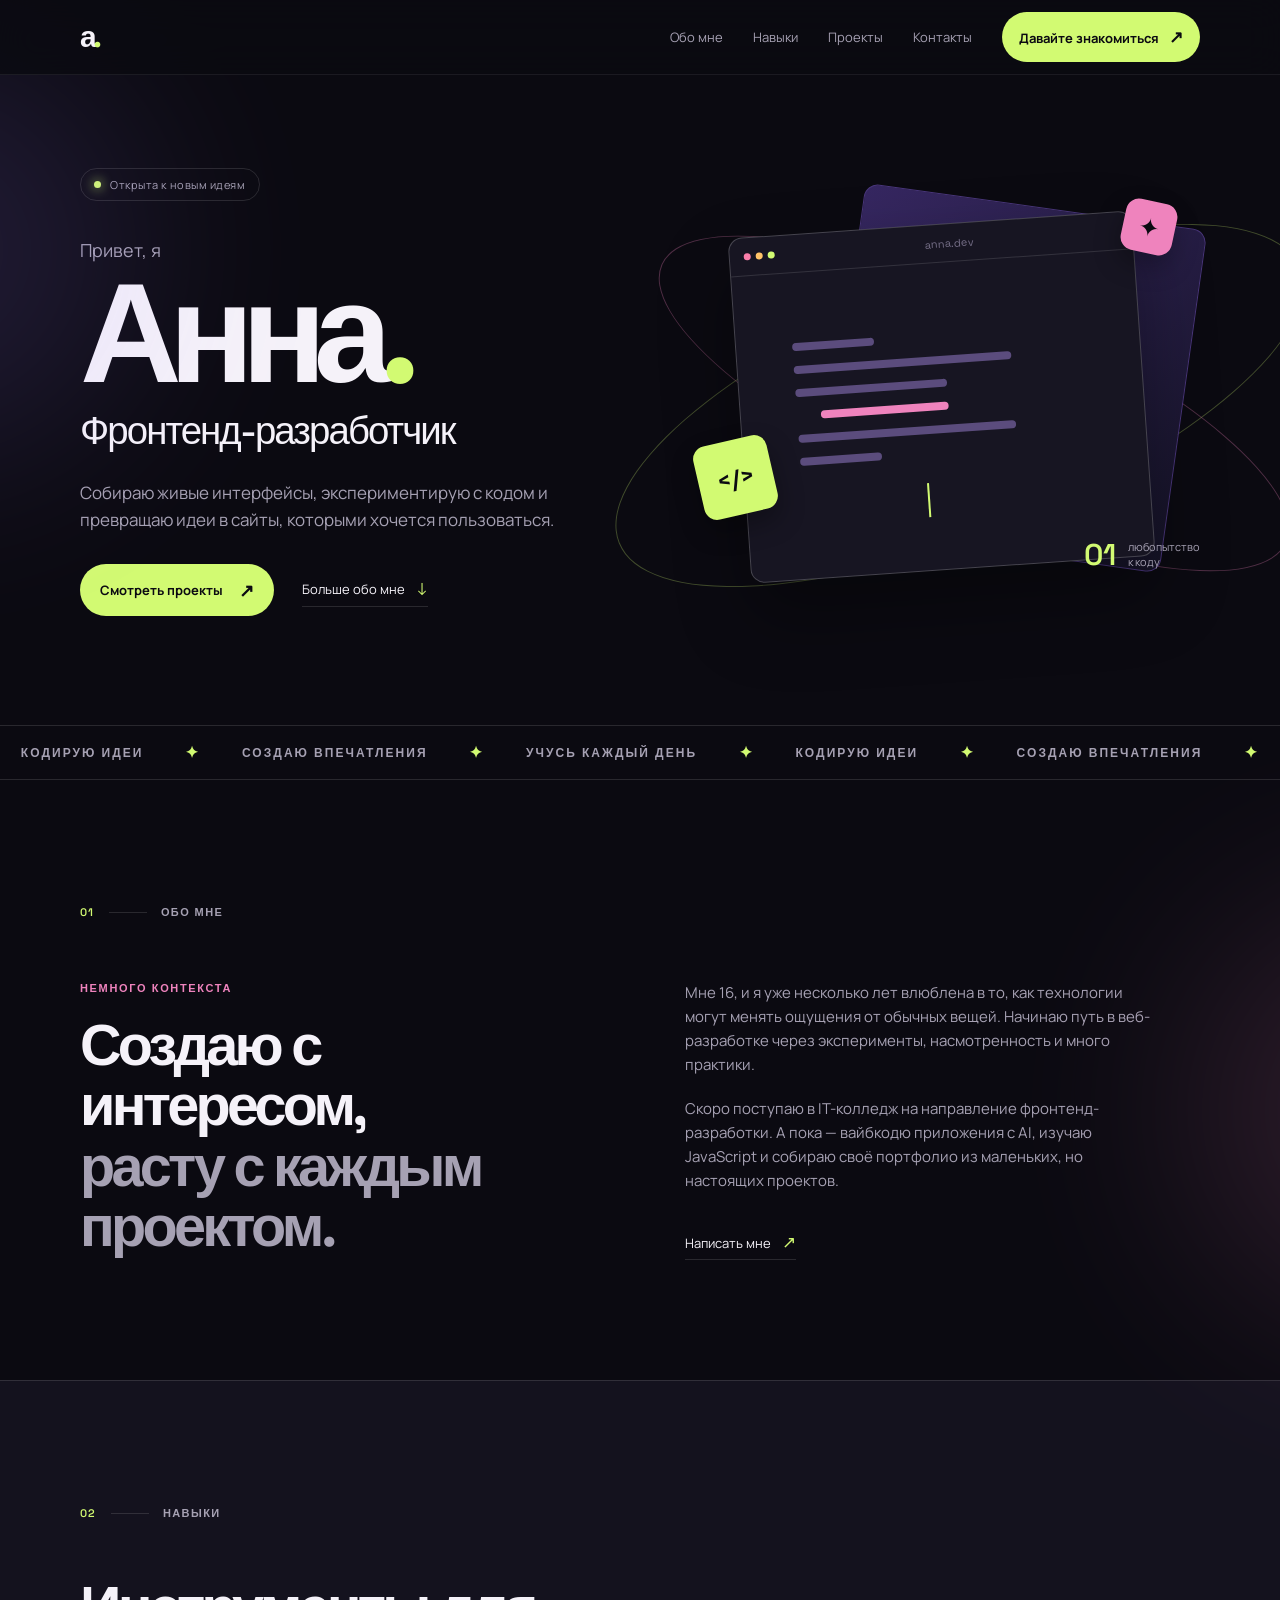
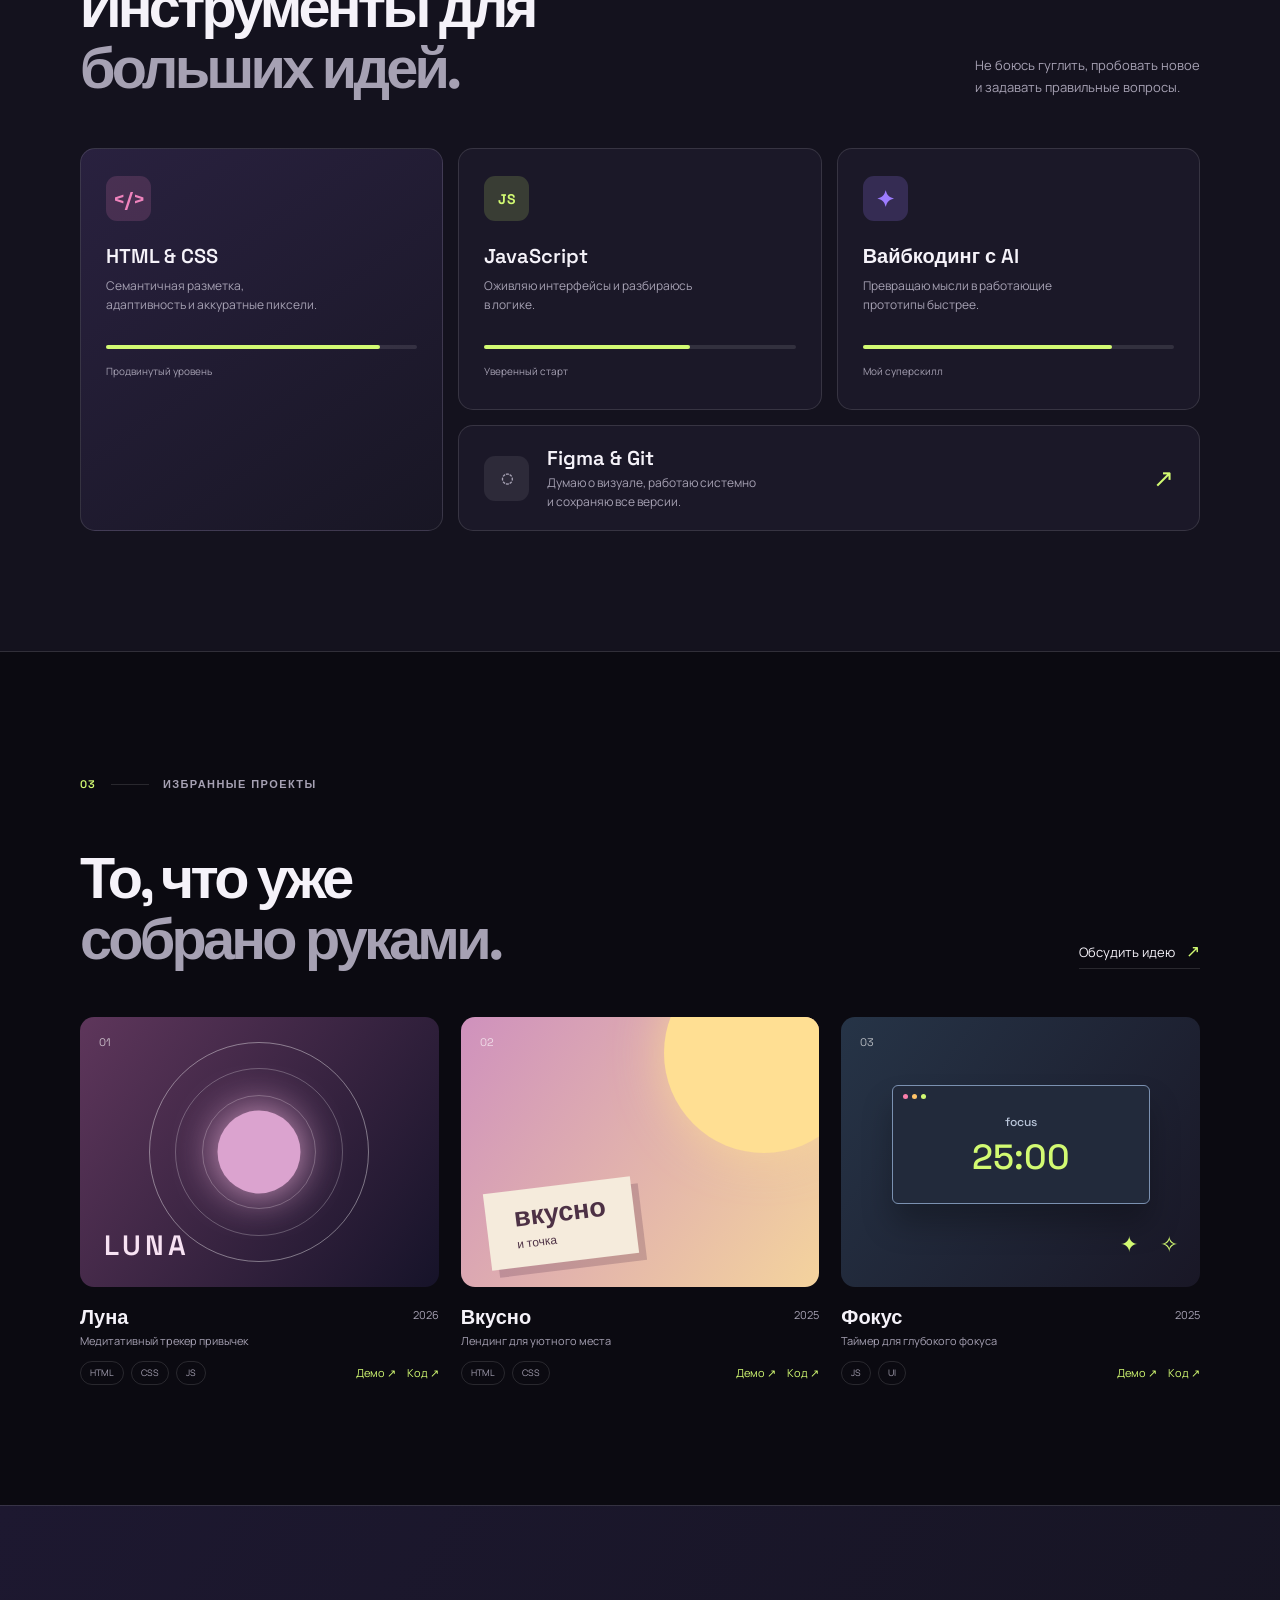
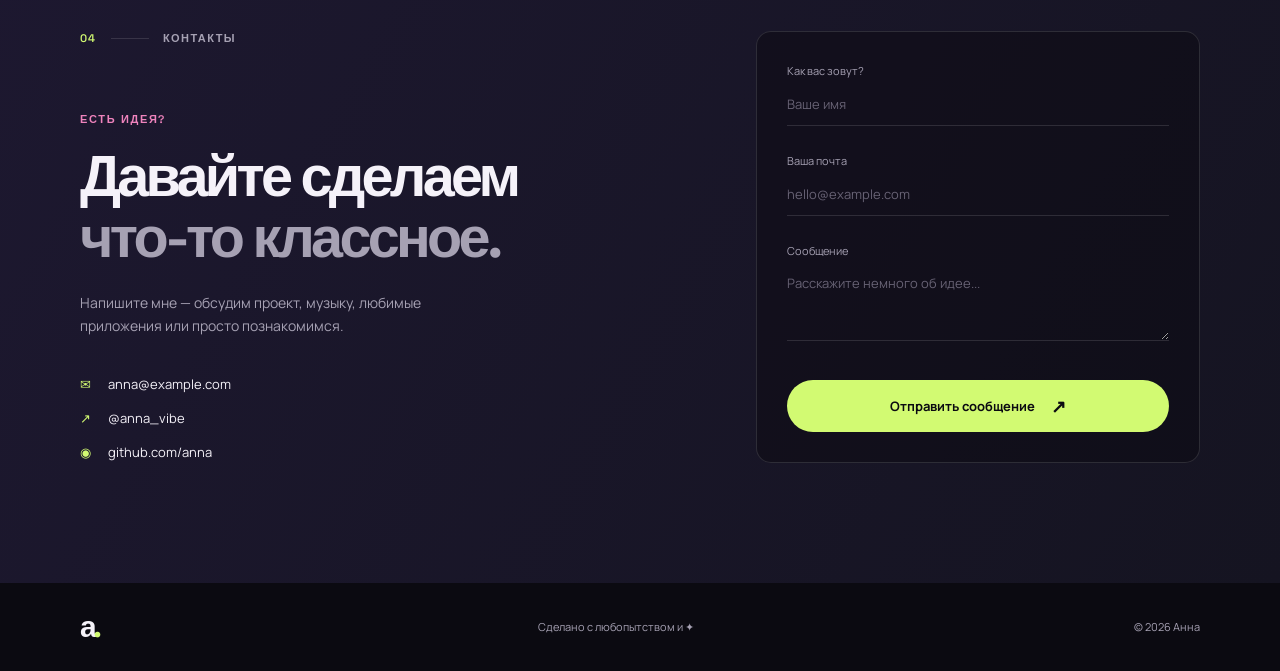
==== portfolio/index.html @ c547b158 "Add demo sites (portfolio + coffee landing)" ====
<!doctype html>
<html lang="ru">
  <head>
    <meta charset="utf-8">
    <meta name="viewport" content="width=device-width, initial-scale=1">
    <meta name="description" content="Портфолио Анны — начинающего фронтенд-разработчика и вайбкодера.">
    <meta name="theme-color" content="#0b0a11">
    <title>Анна — фронтенд-разработчик</title>
    <link rel="preconnect" href="https://fonts.googleapis.com">
    <link rel="preconnect" href="https://fonts.gstatic.com" crossorigin>
    <link href="https://fonts.googleapis.com/css2?family=Manrope:wght@400;500;600;700;800&family=Space+Grotesk:wght@500;600;700&display=swap" rel="stylesheet">
    <link rel="stylesheet" href="styles.css">
  </head>
  <body>
    <div class="page-glow page-glow--one"></div>
    <div class="page-glow page-glow--two"></div>

    <header class="site-header">
      <nav class="nav container" aria-label="Основная навигация">
        <a class="logo" href="#главная" aria-label="На главную">а<span>.</span></a>
        <button class="menu-toggle" type="button" aria-expanded="false" aria-controls="nav-menu" aria-label="Открыть меню">
          <span></span><span></span>
        </button>
        <div class="nav-menu" id="nav-menu">
          <a href="#обо-мне">Обо мне</a>
          <a href="#навыки">Навыки</a>
          <a href="#проекты">Проекты</a>
          <a href="#контакты">Контакты</a>
          <a class="nav-pill" href="#контакты">Давайте знакомиться <span>↗</span></a>
        </div>
      </nav>
    </header>

    <main>
      <section class="hero container" id="главная">
        <div class="hero-copy reveal">
          <div class="eyebrow"><span class="status-dot"></span> Открыта к новым идеям</div>
          <p class="hero-kicker">Привет, я</p>
          <h1>Анна<span class="accent-dot">.</span></h1>
          <h2>Фронтенд-разработчик</h2>
          <p class="hero-text">Собираю живые интерфейсы, экспериментирую с кодом и превращаю идеи в сайты, которыми хочется пользоваться.</p>
          <div class="hero-actions">
            <a class="button button--primary" href="#проекты">Смотреть проекты <span>↗</span></a>
            <a class="text-link" href="#обо-мне">Больше обо мне <span>↓</span></a>
          </div>
        </div>
        <div class="hero-art reveal reveal--delay" aria-label="Иллюстрация рабочего пространства Анны">
          <div class="orbit orbit--one"></div>
          <div class="orbit orbit--two"></div>
          <div class="art-card art-card--back"></div>
          <div class="art-card art-card--main">
            <div class="window-top"><i></i><i></i><i></i><span>anna.dev</span></div>
            <div class="window-content">
              <div class="code-line code-line--short"></div>
              <div class="code-line code-line--long"></div>
              <div class="code-line code-line--medium"></div>
              <div class="code-line code-line--accent"></div>
              <div class="code-line code-line--long"></div>
              <div class="code-line code-line--short"></div>
              <div class="code-cursor"></div>
            </div>
          </div>
          <div class="floating-badge floating-badge--code">&lt;/&gt;</div>
          <div class="floating-badge floating-badge--spark">✦</div>
          <div class="hero-tag"><strong>01</strong><span>любопытство<br>к коду</span></div>
        </div>
      </section>

      <div class="marquee" aria-hidden="true">
        <div class="marquee-track"><span>кодирую идеи</span><b>✦</b><span>создаю впечатления</span><b>✦</b><span>учусь каждый день</span><b>✦</b><span>кодирую идеи</span><b>✦</b><span>создаю впечатления</span><b>✦</b></div>
      </div>

      <section class="section container about-section" id="обо-мне">
        <div class="section-label reveal"><span>01</span><i></i><span>Обо мне</span></div>
        <div class="about-grid">
          <div class="about-title reveal">
            <p class="overline">Немного контекста</p>
            <h2>Создаю с интересом,<br><em>расту с каждым проектом.</em></h2>
          </div>
          <div class="about-copy reveal reveal--delay">
            <p>Мне 16, и я уже несколько лет влюблена в то, как технологии могут менять ощущения от обычных вещей. Начинаю путь в веб-разработке через эксперименты, насмотренность и много практики.</p>
            <p>Скоро поступаю в IT-колледж на направление фронтенд-разработки. А пока — вайбкодю приложения с AI, изучаю JavaScript и собираю своё портфолио из маленьких, но настоящих проектов.</p>
            <a class="underlined-link" href="#контакты">Написать мне <span>↗</span></a>
          </div>
        </div>
      </section>

      <section class="section skills-section" id="навыки">
        <div class="container">
          <div class="section-label reveal"><span>02</span><i></i><span>Навыки</span></div>
          <div class="section-heading reveal"><h2>Инструменты для<br><em>больших идей.</em></h2><p>Не боюсь гуглить, пробовать новое<br>и задавать правильные вопросы.</p></div>
          <div class="skills-grid">
            <article class="skill-card skill-card--large reveal">
              <div class="skill-icon skill-icon--html">&lt;/&gt;</div>
              <h3>HTML & CSS</h3>
              <p>Семантичная разметка, адаптивность и аккуратные пиксели.</p>
              <div class="skill-meter"><span style="width: 88%"></span></div><small>Продвинутый уровень</small>
            </article>
            <article class="skill-card reveal reveal--delay">
              <div class="skill-icon skill-icon--js">JS</div>
              <h3>JavaScript</h3>
              <p>Оживляю интерфейсы и разбираюсь в логике.</p>
              <div class="skill-meter"><span style="width: 66%"></span></div><small>Уверенный старт</small>
            </article>
            <article class="skill-card reveal reveal--delay-2">
              <div class="skill-icon skill-icon--ai">✦</div>
              <h3>Вайбкодинг с AI</h3>
              <p>Превращаю мысли в работающие прототипы быстрее.</p>
              <div class="skill-meter"><span style="width: 80%"></span></div><small>Мой суперскилл</small>
            </article>
            <article class="skill-card skill-card--wide reveal">
              <div class="skill-icon skill-icon--tools">◌</div>
              <div><h3>Figma & Git</h3><p>Думаю о визуале, работаю системно и сохраняю все версии.</p></div>
              <span class="card-arrow">↗</span>
            </article>
          </div>
        </div>
      </section>

      <section class="section projects-section container" id="проекты">
        <div class="section-label reveal"><span>03</span><i></i><span>Избранные проекты</span></div>
        <div class="section-heading projects-heading reveal"><h2>То, что уже<br><em>собрано руками.</em></h2><a class="underlined-link" href="#контакты">Обсудить идею <span>↗</span></a></div>
        <div class="projects-grid">
          <article class="project-card reveal">
            <a class="project-visual project-visual--first" href="#" aria-label="Открыть проект Луна"><span class="project-number">01</span><span class="visual-orbit"></span><span class="visual-moon"></span><span class="visual-word">LUNA</span></a>
            <div class="project-meta"><div><h3>Луна</h3><p>Медитативный трекер привычек</p></div><span>2026</span></div>
            <div class="project-tags"><span>HTML</span><span>CSS</span><span>JS</span><a href="#">Демо ↗</a><a href="#">Код ↗</a></div>
          </article>
          <article class="project-card reveal reveal--delay">
            <a class="project-visual project-visual--second" href="#" aria-label="Открыть проект Вкусно"><span class="project-number">02</span><span class="visual-sun"></span><span class="visual-card">вкусно<br><small>и точка</small></span></a>
            <div class="project-meta"><div><h3>Вкусно</h3><p>Лендинг для уютного места</p></div><span>2025</span></div>
            <div class="project-tags"><span>HTML</span><span>CSS</span><a href="#">Демо ↗</a><a href="#">Код ↗</a></div>
          </article>
          <article class="project-card reveal reveal--delay-2">
            <a class="project-visual project-visual--third" href="#" aria-label="Открыть проект Фокус"><span class="project-number">03</span><span class="visual-window"><i></i><i></i><i></i><b>focus</b><em>25:00</em></span><span class="visual-stars">✦　✧</span></a>
            <div class="project-meta"><div><h3>Фокус</h3><p>Таймер для глубокого фокуса</p></div><span>2025</span></div>
            <div class="project-tags"><span>JS</span><span>UI</span><a href="#">Демо ↗</a><a href="#">Код ↗</a></div>
          </article>
        </div>
      </section>

      <section class="section contact-section" id="контакты">
        <div class="container contact-grid">
          <div class="contact-intro reveal">
            <div class="section-label"><span>04</span><i></i><span>Контакты</span></div>
            <p class="overline">Есть идея?</p>
            <h2>Давайте сделаем<br><em>что-то классное.</em></h2>
            <p class="contact-text">Напишите мне — обсудим проект, музыку, любимые приложения или просто познакомимся.</p>
            <div class="contact-links"><a href="mailto:anna@example.com"><span>✉</span> anna@example.com</a><a href="#"><span>↗</span> @anna_vibe</a><a href="#"><span>◉</span> github.com/anna</a></div>
          </div>
          <form class="contact-form reveal reveal--delay">
            <label for="name">Как вас зовут?</label><input id="name" name="name" type="text" placeholder="Ваше имя" required>
            <label for="email">Ваша почта</label><input id="email" name="email" type="email" placeholder="hello@example.com" required>
            <label for="message">Сообщение</label><textarea id="message" name="message" rows="3" placeholder="Расскажите немного об идее..." required></textarea>
            <button class="button button--primary" type="submit">Отправить сообщение <span>↗</span></button>
            <p class="form-success" role="status">Сообщение отправлено! Скоро отвечу ✦</p>
          </form>
        </div>
      </section>
    </main>

    <footer class="footer container"><a class="logo" href="#главная">а<span>.</span></a><p>Сделано с любопытством и ✦</p><p>© 2026 Анна</p></footer>
    <script src="script.js"></script>
  </body>
</html>
---- portfolio/styles.css ----
:root{--bg:#0b0a11;--surface:#14121e;--surface-2:#1b1828;--text:#f5f2f9;--muted:#a6a1b3;--line:rgba(255,255,255,.12);--lime:#d2fa72;--violet:#9d7cff;--pink:#ef83bd;--font:"Manrope",sans-serif;--display:"Space Grotesk",sans-serif}*{box-sizing:border-box}html{scroll-behavior:smooth}body{margin:0;background:var(--bg);color:var(--text);font-family:var(--font);font-size:16px;line-height:1.6;overflow-x:hidden}.container{width:min(1120px,calc(100% - 40px));margin:0 auto}.page-glow{position:absolute;width:420px;height:420px;border-radius:50%;filter:blur(100px);opacity:.14;pointer-events:none}.page-glow--one{background:var(--violet);top:40px;left:-280px}.page-glow--two{background:var(--pink);top:900px;right:-330px}.site-header{position:sticky;top:0;z-index:20;background:rgba(11,10,17,.8);backdrop-filter:blur(18px);border-bottom:1px solid rgba(255,255,255,.07)}.nav{height:74px;display:flex;align-items:center;justify-content:space-between}.logo{color:var(--text);font:700 30px/1 var(--display);text-decoration:none;letter-spacing:-.12em}.logo span,.accent-dot{color:var(--lime)}.nav-menu{display:flex;align-items:center;gap:30px}.nav-menu a{color:var(--muted);font-size:13px;text-decoration:none;transition:.25s}.nav-menu a:hover,.text-link:hover,.underlined-link:hover{color:var(--lime)}.nav-pill{color:var(--bg)!important;background:var(--lime);border-radius:100px;padding:11px 17px;font-weight:700}.nav-pill span{font-size:17px;margin-left:7px}.menu-toggle{display:none;background:none;border:0;color:var(--text)}.hero{min-height:650px;display:grid;grid-template-columns:1fr .9fr;align-items:center;gap:50px;padding:74px 0 90px}.eyebrow{display:inline-flex;align-items:center;gap:9px;border:1px solid var(--line);border-radius:100px;padding:7px 13px;color:var(--muted);font-size:11px;letter-spacing:.05em}.status-dot{height:7px;width:7px;border-radius:50%;background:var(--lime);box-shadow:0 0 12px var(--lime)}.hero-kicker{color:var(--muted);font-size:18px;margin:35px 0 0}.hero h1{font:700 clamp(72px,11vw,144px)/.91 var(--display);letter-spacing:-.09em;margin:4px 0 11px}.hero h2{font:500 clamp(25px,3vw,40px)/1.2 var(--display);letter-spacing:-.05em;margin:0}.hero-text{color:var(--muted);max-width:480px;font-size:17px;margin:25px 0 31px}.hero-actions{display:flex;align-items:center;gap:28px}.button{display:inline-flex;align-items:center;justify-content:center;gap:16px;border:0;border-radius:100px;padding:14px 20px;font:700 13px var(--font);text-decoration:none;cursor:pointer;transition:transform .25s,box-shadow .25s}.button:hover{transform:translateY(-3px);box-shadow:0 8px 25px rgba(210,250,114,.16)}.button--primary{background:var(--lime);color:var(--bg)}.button span{font-size:18px}.text-link,.underlined-link{color:var(--text);font-size:13px;text-decoration:none;border-bottom:1px solid var(--line);padding-bottom:4px;transition:.25s}.text-link span,.underlined-link span{color:var(--lime);margin-left:8px;font-size:17px}.hero-art{height:455px;position:relative}.art-card{position:absolute;border-radius:14px}.art-card--back{width:68%;height:76%;right:3%;top:9%;background:linear-gradient(135deg,#362761,#151326);transform:rotate(8deg);border:1px solid #49367b}.art-card--main{width:80%;height:76%;right:11%;top:13%;background:#171522;border:1px solid rgba(255,255,255,.2);box-shadow:0 35px 70px rgba(0,0,0,.35);transform:rotate(-4deg);overflow:hidden}.window-top{height:38px;border-bottom:1px solid var(--line);display:flex;align-items:center;padding:0 14px;gap:5px;color:#756e87;font:11px var(--display)}.window-top span{margin-left:auto;margin-right:auto}.window-top i{width:7px;height:7px;border-radius:50%;background:#fa7eaa}.window-top i:nth-child(2){background:#ffc368}.window-top i:nth-child(3){background:var(--lime)}.window-content{padding:55px 14%;position:relative}.code-line{height:8px;border-radius:10px;background:#5b4c7d;margin:15px 0}.code-line--short{width:28%}.code-line--medium{width:52%}.code-line--long{width:75%}.code-line--accent{width:44%;background:var(--pink);margin-left:8%}.code-cursor{width:2px;height:34px;background:var(--lime);margin:26px 0 0 43%;animation:blink 1s infinite}.floating-badge{position:absolute;display:grid;place-items:center;border-radius:13px;background:var(--lime);color:var(--bg);box-shadow:0 12px 26px rgba(0,0,0,.3)}.floating-badge--code{width:75px;height:75px;left:1%;bottom:23%;font:700 23px var(--display);transform:rotate(-13deg)}.floating-badge--spark{width:52px;height:52px;right:5%;top:8%;background:var(--pink);font-size:25px;transform:rotate(12deg)}.hero-tag{position:absolute;right:0;bottom:10%;display:flex;gap:12px;align-items:center;color:var(--muted);font-size:11px;line-height:1.3}.hero-tag strong{color:var(--lime);font:600 30px var(--display)}.orbit{position:absolute;border:1px solid rgba(210,250,114,.27);border-radius:50%;width:145%;height:56%;left:-20%;top:25%;transform:rotate(-22deg)}.orbit--two{width:135%;height:45%;left:-12%;top:30%;border-color:rgba(239,131,189,.3);transform:rotate(24deg)}.marquee{overflow:hidden;border-block:1px solid var(--line);padding:16px 0;color:var(--muted);font:600 12px var(--display);text-transform:uppercase;letter-spacing:.17em}.marquee-track{display:flex;align-items:center;justify-content:space-around;min-width:850px;animation:slide 25s linear infinite}.marquee b{color:var(--lime);font-size:16px}.section{padding-top:125px;padding-bottom:120px}.section-label{display:flex;align-items:center;gap:14px;color:var(--muted);font:600 11px var(--display);letter-spacing:.13em;text-transform:uppercase}.section-label span:first-child{color:var(--lime)}.section-label i{width:38px;height:1px;background:var(--line)}.about-grid{display:grid;grid-template-columns:1fr 1fr;gap:90px;margin-top:62px}.overline{color:var(--pink);font:600 11px var(--display);letter-spacing:.15em;text-transform:uppercase;margin:0 0 20px}.about-title h2,.section-heading h2,.contact-intro h2{font:600 clamp(35px,4.5vw,59px)/1.05 var(--display);letter-spacing:-.065em;margin:0}.about-title h2 em,.section-heading h2 em,.contact-intro h2 em{font-style:normal;color:var(--muted)}.about-copy{max-width:465px}.about-copy p{color:var(--muted);margin:0 0 20px;font-size:15px}.underlined-link{display:inline-block;margin-top:15px}.skills-section{background:var(--surface);border-block:1px solid var(--line)}.section-heading{display:flex;align-items:end;justify-content:space-between;margin:57px 0 50px}.section-heading p{color:var(--muted);font-size:13px;margin:0;line-height:1.7}.skills-grid{display:grid;grid-template-columns:repeat(3,1fr);gap:15px}.skill-card{background:var(--surface-2);border:1px solid var(--line);border-radius:15px;padding:27px 25px;min-height:240px;position:relative}.skill-card--large{grid-row:span 2;min-height:345px;background:linear-gradient(145deg,#29213f,#181624)}.skill-card--wide{grid-column:span 2;min-height:105px;display:flex;align-items:center;gap:18px;padding:19px 25px}.skill-icon{display:grid;place-items:center;width:45px;height:45px;border-radius:11px;margin-bottom:22px;font:700 14px var(--display)}.skill-icon--html{background:rgba(239,131,189,.16);color:var(--pink);font-size:20px}.skill-icon--js{background:rgba(210,250,114,.16);color:var(--lime)}.skill-icon--ai{background:rgba(157,124,255,.2);color:var(--violet);font-size:22px}.skill-icon--tools{background:rgba(255,255,255,.08);color:var(--muted);margin:0}.skill-card h3{font:600 20px var(--display);margin:0 0 7px}.skill-card p{color:var(--muted);font-size:12px;margin:0;max-width:215px}.skill-meter{height:4px;background:rgba(255,255,255,.1);border-radius:5px;margin:30px 0 8px}.skill-meter span{display:block;height:100%;border-radius:5px;background:var(--lime)}.skill-card small{color:var(--muted);font-size:10px}.skill-card--wide h3{margin-bottom:2px}.card-arrow{margin-left:auto;color:var(--lime);font-size:25px}.projects-heading{margin-bottom:48px}.projects-grid{display:grid;grid-template-columns:repeat(3,1fr);gap:22px}.project-visual{height:270px;border-radius:14px;display:block;position:relative;overflow:hidden;text-decoration:none}.project-visual--first{background:linear-gradient(125deg,#5e365b,#161329)}.project-visual--second{background:linear-gradient(125deg,#cf91bd,#f4d39d)}.project-visual--third{background:linear-gradient(125deg,#263447,#191726)}.project-number{position:absolute;top:18px;left:19px;color:rgba(255,255,255,.65);font:11px var(--display)}.visual-orbit{position:absolute;width:220px;height:220px;border:1px solid rgba(255,255,255,.4);border-radius:50%;left:50%;top:50%;transform:translate(-50%,-50%)}.visual-orbit:before,.visual-orbit:after{content:"";position:absolute;border-radius:50%;border:1px solid rgba(255,255,255,.25);inset:25px}.visual-orbit:after{inset:52px}.visual-moon{position:absolute;width:83px;height:83px;background:#dba3cf;border-radius:50%;left:50%;top:50%;transform:translate(-50%,-50%);box-shadow:0 0 45px #ecafd9}.visual-word{position:absolute;bottom:24px;left:24px;color:#f7e2f3;font:600 28px var(--display);letter-spacing:.14em}.visual-sun{position:absolute;width:200px;height:200px;border-radius:50%;background:#ffdf93;top:-64px;right:-45px;box-shadow:0 0 50px rgba(255,223,147,.7)}.visual-card{position:absolute;left:26px;bottom:26px;background:#f5ebdc;color:#4d3145;padding:16px 28px;box-shadow:7px 8px 0 rgba(88,51,77,.24);font:700 27px var(--display);line-height:.83;transform:rotate(-7deg)}.visual-card small{font-size:12px;font-weight:500}.visual-window{position:absolute;left:14%;top:25%;width:72%;height:44%;background:#222a3b;border:1px solid #7b91b1;border-radius:6px;box-shadow:0 20px 30px rgba(0,0,0,.25);padding:28px 17px;text-align:center}.visual-window i{position:absolute;top:8px;width:5px;height:5px;border-radius:50%;background:#fa7eaa}.visual-window i:nth-child(1){left:10px}.visual-window i:nth-child(2){left:19px;background:#ffc368}.visual-window i:nth-child(3){left:28px;background:var(--lime)}.visual-window b{display:block;color:#b9c5d9;font:500 12px var(--display)}.visual-window em{display:block;color:var(--lime);font:500 35px var(--display);font-style:normal;margin-top:5px}.visual-stars{position:absolute;right:22px;bottom:25px;color:var(--lime);font-size:22px}.project-meta{display:flex;justify-content:space-between;align-items:start;margin:17px 0 11px}.project-meta h3{font:600 20px var(--display);margin:0}.project-meta p,.project-meta>span{color:var(--muted);font-size:11px;margin:2px 0 0}.project-tags{display:flex;align-items:center;gap:7px}.project-tags span{padding:4px 9px;border:1px solid var(--line);border-radius:100px;color:var(--muted);font-size:9px}.project-tags a{color:var(--lime);font-size:11px;text-decoration:none;margin-left:auto}.project-tags a+a{margin-left:4px}.contact-section{background:linear-gradient(120deg,#1d1830,#151421);border-top:1px solid var(--line)}.contact-grid{display:grid;grid-template-columns:1fr .8fr;gap:120px}.contact-intro .section-label{margin-bottom:67px}.contact-text{color:var(--muted);font-size:14px;max-width:410px;margin:25px 0 37px}.contact-links{display:flex;flex-direction:column;gap:13px}.contact-links a{color:var(--text);font-size:13px;text-decoration:none}.contact-links span{color:var(--lime);display:inline-block;width:25px}.contact-form{background:rgba(11,10,17,.46);border:1px solid var(--line);border-radius:15px;padding:30px}.contact-form label{display:block;color:var(--muted);font-size:11px;margin-bottom:7px}.contact-form input,.contact-form textarea{width:100%;resize:vertical;background:transparent;border:0;border-bottom:1px solid var(--line);border-radius:0;color:var(--text);font:13px var(--font);padding:8px 0 12px;margin-bottom:26px;outline:0}.contact-form input:focus,.contact-form textarea:focus{border-color:var(--lime)}.contact-form input::placeholder,.contact-form textarea::placeholder{color:#676274}.contact-form button{width:100%;margin-top:5px}.form-success{display:none;color:var(--lime);font-size:12px;margin:15px 0 0;text-align:center}.form-success.is-visible{display:block}.footer{display:flex;align-items:center;justify-content:space-between;padding:29px 0;color:var(--muted);font-size:11px}.footer p{margin:0}.reveal{opacity:0;transform:translateY(22px);transition:opacity .7s ease,transform .7s ease}.reveal.is-visible{opacity:1;transform:none}.reveal--delay{transition-delay:.12s}.reveal--delay-2{transition-delay:.22s}@keyframes blink{50%{opacity:0}}@keyframes slide{to{transform:translateX(-30%)}}@media(max-width:760px){.container{width:min(100% - 32px,560px)}.nav{height:67px}.menu-toggle{display:flex;flex-direction:column;gap:6px;padding:10px;cursor:pointer}.menu-toggle span{width:25px;height:2px;background:var(--text);transition:.25s}.nav-menu{position:absolute;top:67px;left:0;right:0;display:flex;flex-direction:column;align-items:stretch;gap:0;padding:8px 16px 18px;background:rgba(11,10,17,.96);border-bottom:1px solid var(--line);transform:translateY(-130%);transition:transform .3s}.nav-menu.is-open{transform:none}.nav-menu a{padding:13px 8px}.nav-pill{text-align:center;margin-top:8px}.hero{display:flex;flex-direction:column;align-items:stretch;min-height:0;padding:66px 0 70px;gap:40px}.hero h1{font-size:84px}.hero-art{height:340px;transform:scale(.9);transform-origin:center top;margin-bottom:-30px}.hero-text{font-size:15px}.hero-actions{gap:18px;flex-wrap:wrap}.button{padding:13px 16px}.marquee-track{justify-content:flex-start;gap:40px}.section{padding-top:86px;padding-bottom:80px}.about-grid,.contact-grid{grid-template-columns:1fr;gap:35px;margin-top:45px}.about-copy{max-width:none}.section-heading{display:block;margin:43px 0 35px}.section-heading p{margin-top:22px}.skills-grid,.projects-grid{grid-template-columns:1fr}.skill-card--large{grid-row:auto;min-height:280px}.skill-card--wide{grid-column:auto}.projects-heading{margin-bottom:37px}.projects-heading .underlined-link{margin-top:25px}.project-visual{height:250px}.contact-grid{gap:50px}.contact-intro .section-label{margin-bottom:52px}.contact-form{padding:24px 20px}.footer{gap:12px;flex-wrap:wrap}.footer p:last-child{margin-left:auto}.page-glow{width:260px;height:260px}.orbit{width:150%}}@media(prefers-reduced-motion:reduce){html{scroll-behavior:auto}.reveal,.marquee-track{transition:none;animation:none}}
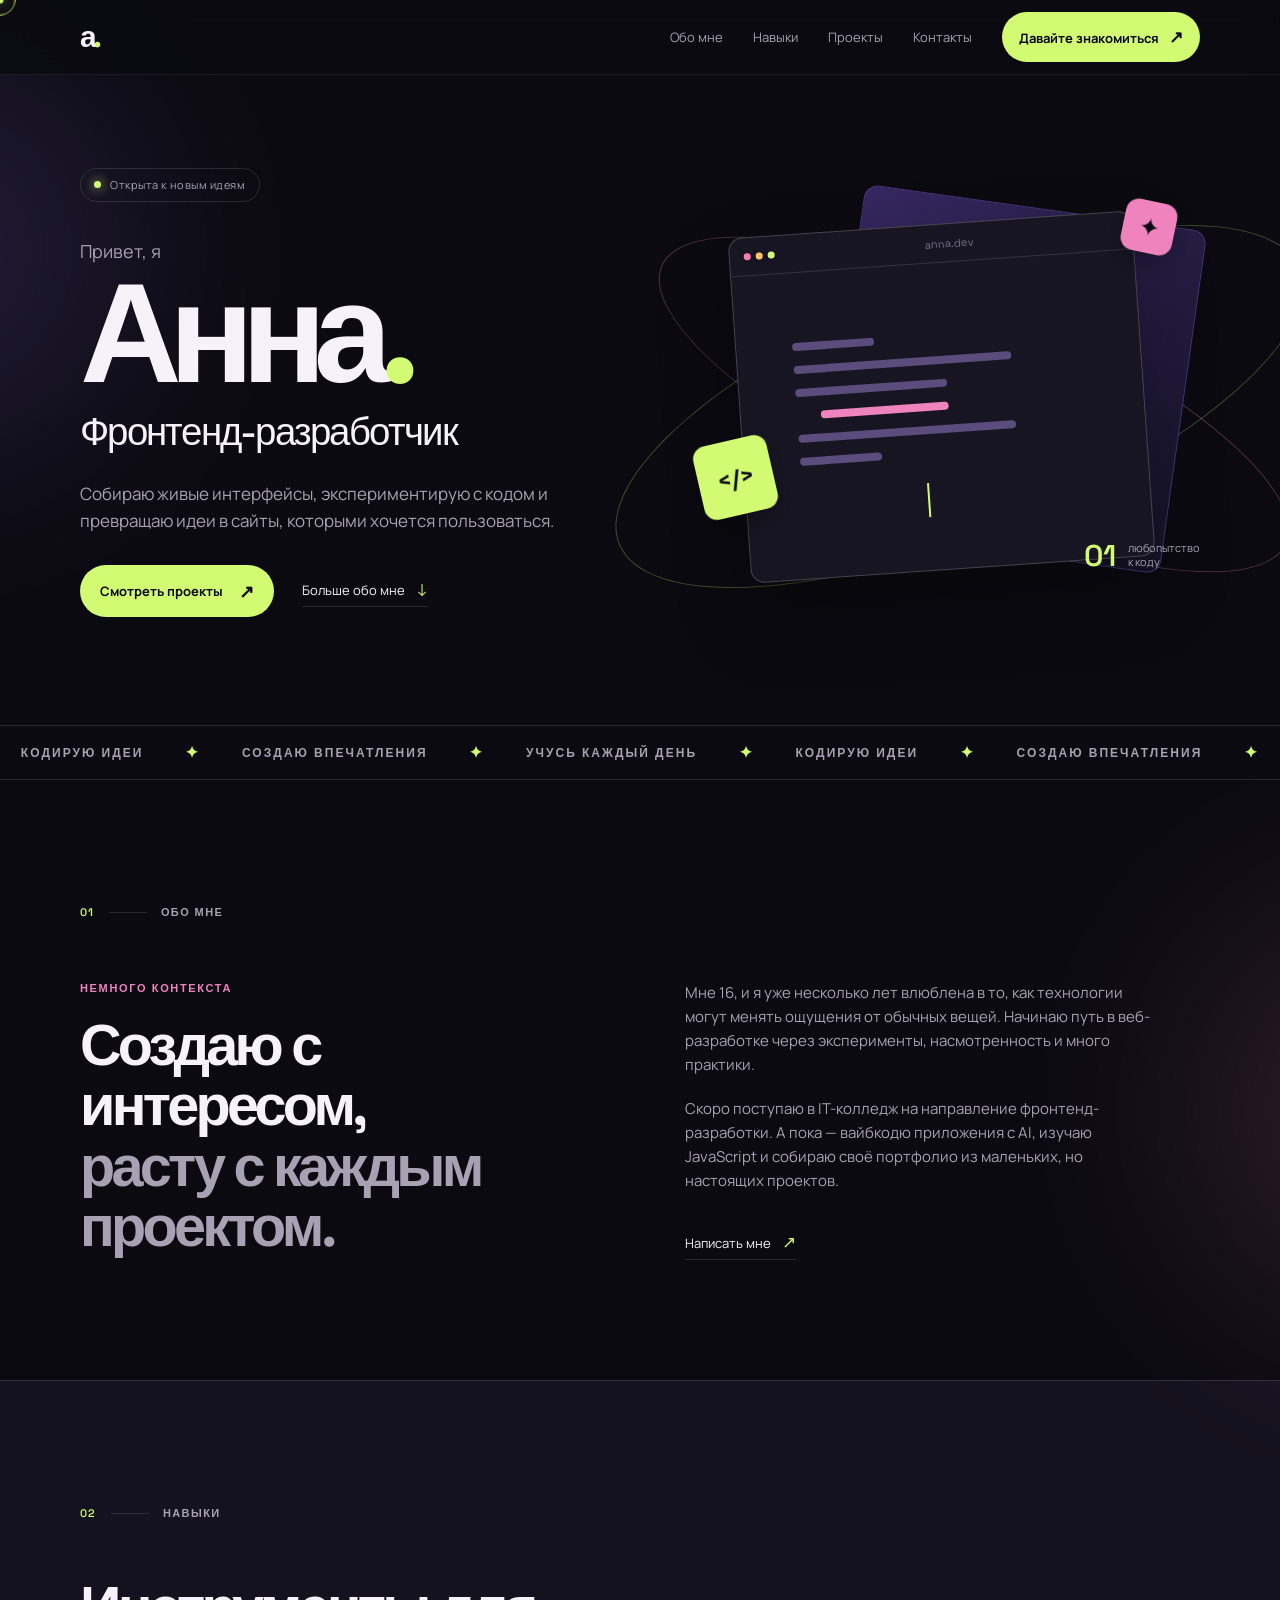
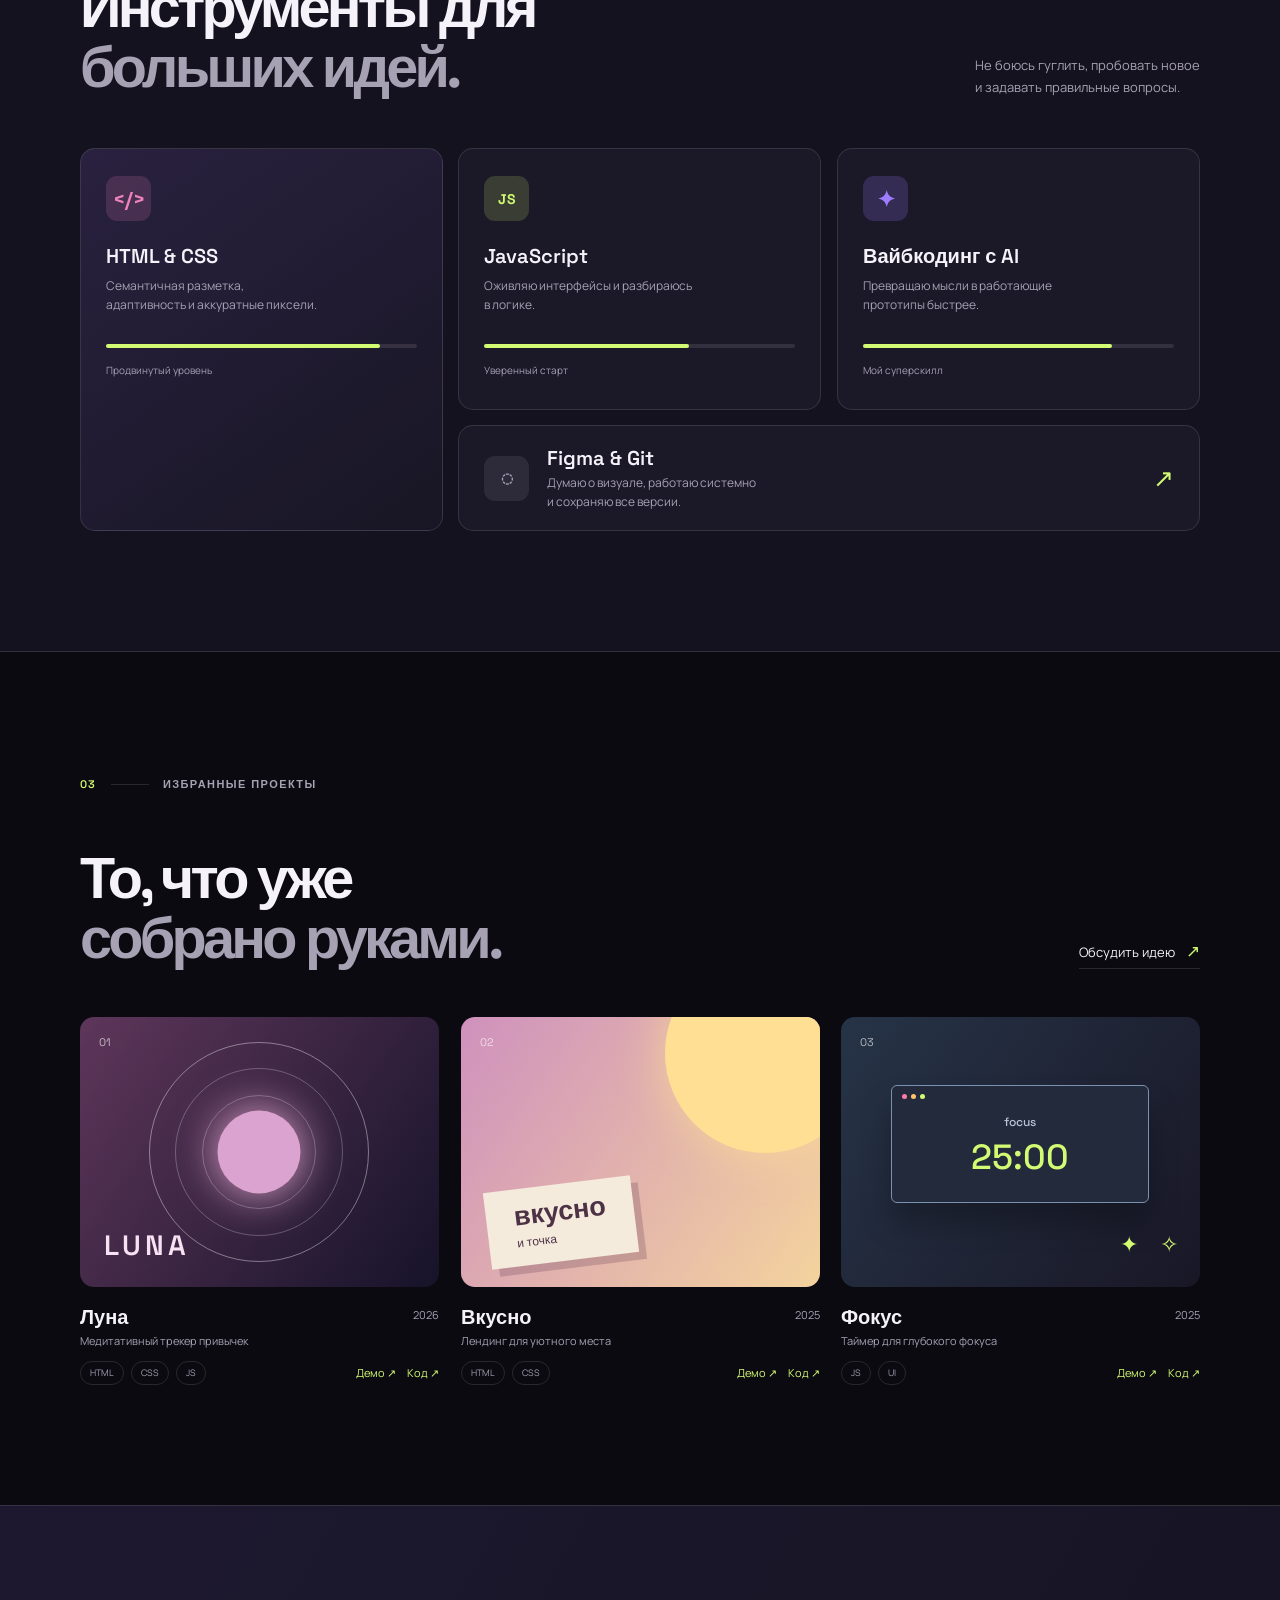
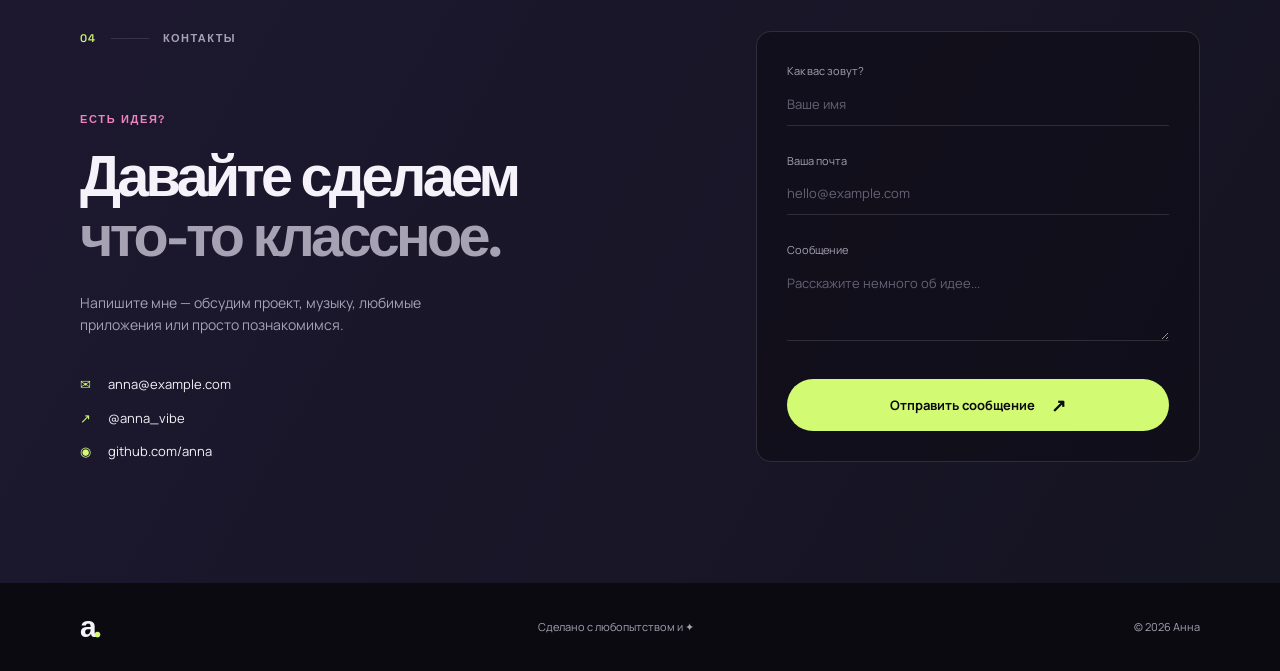
==== commit cb6143d8: "Add award-style motion effects to portfolio" ====
--- a/portfolio/index.html
+++ b/portfolio/index.html
@@ -12,6 +12,7 @@
     <link rel="stylesheet" href="styles.css">
   </head>
   <body>
+    <div class="scroll-progress" aria-hidden="true"></div>
     <div class="page-glow page-glow--one"></div>
     <div class="page-glow page-glow--two"></div>
 
@@ -37,7 +38,7 @@
           <div class="eyebrow"><span class="status-dot"></span> Открыта к новым идеям</div>
           <p class="hero-kicker">Привет, я</p>
           <h1>Анна<span class="accent-dot">.</span></h1>
-          <h2>Фронтенд-разработчик</h2>
+          <h2 class="hero-headline" aria-label="Фронтенд-разработчик">Фронтенд-разработчик</h2>
           <p class="hero-text">Собираю живые интерфейсы, экспериментирую с кодом и превращаю идеи в сайты, которыми хочется пользоваться.</p>
           <div class="hero-actions">
             <a class="button button--primary" href="#проекты">Смотреть проекты <span>↗</span></a>
@@ -160,6 +161,8 @@
     </main>
 
     <footer class="footer container"><a class="logo" href="#главная">а<span>.</span></a><p>Сделано с любопытством и ✦</p><p>© 2026 Анна</p></footer>
+    <div class="cursor-dot" aria-hidden="true"></div>
+    <div class="cursor-ring" aria-hidden="true"></div>
     <script src="script.js"></script>
   </body>
 </html>
--- a/portfolio/styles.css
+++ b/portfolio/styles.css
@@ -1 +1,44 @@
+/* Motion layer: all effects stay on compositor-friendly properties. */
+.hero .hero-art{--parallax-x:0px;--parallax-y:0px;transform:translate3d(var(--parallax-x),var(--parallax-y),0);will-change:transform}
+.hero-art .floating-badge--code{transform:translate3d(var(--badge-x),var(--badge-y),0) rotate(-13deg)}
+.hero-art .floating-badge--spark{transform:translate3d(var(--badge-x),var(--badge-y),0) rotate(12deg)}
+.reveal.tilt-card:not(.is-visible){transform:translate3d(0,22px,0)}
+.reveal.tilt-card.is-visible{transform:perspective(900px) rotateX(var(--tilt-x)) rotateY(var(--tilt-y)) scale3d(var(--tilt-scale),var(--tilt-scale),var(--tilt-scale))}
+.button.button--primary.magnetic-button{transform:translate3d(var(--mag-x),var(--mag-y),0)}
+.button.button--primary.magnetic-button:hover{transform:translate3d(var(--mag-x),var(--mag-y),0) translateY(-3px)}
+.scroll-progress{position:fixed;z-index:40;top:0;left:0;width:100%;height:3px;background:var(--lime);transform:scaleX(0);transform-origin:left center;box-shadow:0 0 12px rgba(210,250,114,.5);pointer-events:none}
+.hero-headline{overflow:hidden}
+.hero-headline .headline-char{display:inline-block;opacity:0;transform:translate3d(0,1.1em,0) rotate(3deg);animation:headline-rise .75s cubic-bezier(.22,1,.36,1) forwards;animation-delay:calc(var(--char-index) * 38ms + 280ms)}
+.marquee-track{will-change:transform;transform:translate3d(0,0,0);animation:marquee-scroll 28s linear infinite}
+.reveal{transition-delay:var(--reveal-delay,0ms);will-change:transform,opacity}
+.tilt-card{--tilt-x:0deg;--tilt-y:0deg;--tilt-scale:1;transform:perspective(900px) rotateX(var(--tilt-x)) rotateY(var(--tilt-y)) scale3d(var(--tilt-scale),var(--tilt-scale),var(--tilt-scale));transition:transform .55s cubic-bezier(.2,.7,.2,1),box-shadow .55s ease}
+.reveal.tilt-card:not(.is-visible){transform:translate3d(0,22px,0)}
+.tilt-card.is-visible{transform:perspective(900px) rotateX(var(--tilt-x)) rotateY(var(--tilt-y)) scale3d(var(--tilt-scale),var(--tilt-scale),var(--tilt-scale))}
+.hero-art{--parallax-x:0px;--parallax-y:0px;transform:translate3d(var(--parallax-x),var(--parallax-y),0);will-change:transform}
+.floating-badge{--badge-x:0px;--badge-y:0px;will-change:transform}
+.floating-badge--code{transform:translate3d(var(--badge-x),var(--badge-y),0) rotate(-13deg)}
+.floating-badge--spark{transform:translate3d(var(--badge-x),var(--badge-y),0) rotate(12deg)}
+.magnetic-button{--mag-x:0px;--mag-y:0px;transform:translate3d(var(--mag-x),var(--mag-y),0)}
+.magnetic-button:hover{transform:translate3d(var(--mag-x),var(--mag-y),0) translateY(-3px)}
+@keyframes headline-rise{to{opacity:1;transform:translate3d(0,0,0) rotate(0)}}
+@keyframes marquee-scroll{to{transform:translate3d(-30%,0,0)}}
+
+@media (hover:hover) and (pointer:fine){
+  .has-custom-cursor,.has-custom-cursor *{cursor:none!important}
+  .cursor-dot,.cursor-ring{position:fixed;z-index:100;top:0;left:0;pointer-events:none;border-radius:50%;opacity:0;transform:translate3d(-50%,-50%,0);will-change:transform}
+  .cursor-dot{width:7px;height:7px;background:var(--lime);box-shadow:0 0 14px rgba(210,250,114,.7)}
+  .cursor-ring{width:31px;height:31px;border:1px solid rgba(210,250,114,.75);transition:width .25s ease,height .25s ease,background .25s ease,border-color .25s ease,opacity .25s ease}
+  .has-custom-cursor .cursor-dot,.has-custom-cursor .cursor-ring{opacity:1}
+  .has-custom-cursor.cursor-hover .cursor-ring{width:52px;height:52px;background:rgba(210,250,114,.13);border-color:var(--lime)}
+}
+@media (max-width:760px){
+  .hero .hero-art{transform:translate3d(var(--parallax-x),var(--parallax-y),0) scale(.9)}
+}
+@media (prefers-reduced-motion:reduce){
+  .hero-headline .headline-char{opacity:1;transform:none;animation:none}
+  .scroll-progress{display:none}
+  .reveal{opacity:1;transform:none!important;transition:none}
+  .marquee-track{animation:none;transform:none}
+  .hero-art,.floating-badge--code,.floating-badge--spark,.tilt-card,.magnetic-button{transform:none!important;transition:none}
+}
 :root{--bg:#0b0a11;--surface:#14121e;--surface-2:#1b1828;--text:#f5f2f9;--muted:#a6a1b3;--line:rgba(255,255,255,.12);--lime:#d2fa72;--violet:#9d7cff;--pink:#ef83bd;--font:"Manrope",sans-serif;--display:"Space Grotesk",sans-serif}*{box-sizing:border-box}html{scroll-behavior:smooth}body{margin:0;background:var(--bg);color:var(--text);font-family:var(--font);font-size:16px;line-height:1.6;overflow-x:hidden}.container{width:min(1120px,calc(100% - 40px));margin:0 auto}.page-glow{position:absolute;width:420px;height:420px;border-radius:50%;filter:blur(100px);opacity:.14;pointer-events:none}.page-glow--one{background:var(--violet);top:40px;left:-280px}.page-glow--two{background:var(--pink);top:900px;right:-330px}.site-header{position:sticky;top:0;z-index:20;background:rgba(11,10,17,.8);backdrop-filter:blur(18px);border-bottom:1px solid rgba(255,255,255,.07)}.nav{height:74px;display:flex;align-items:center;justify-content:space-between}.logo{color:var(--text);font:700 30px/1 var(--display);text-decoration:none;letter-spacing:-.12em}.logo span,.accent-dot{color:var(--lime)}.nav-menu{display:flex;align-items:center;gap:30px}.nav-menu a{color:var(--muted);font-size:13px;text-decoration:none;transition:.25s}.nav-menu a:hover,.text-link:hover,.underlined-link:hover{color:var(--lime)}.nav-pill{color:var(--bg)!important;background:var(--lime);border-radius:100px;padding:11px 17px;font-weight:700}.nav-pill span{font-size:17px;margin-left:7px}.menu-toggle{display:none;background:none;border:0;color:var(--text)}.hero{min-height:650px;display:grid;grid-template-columns:1fr .9fr;align-items:center;gap:50px;padding:74px 0 90px}.eyebrow{display:inline-flex;align-items:center;gap:9px;border:1px solid var(--line);border-radius:100px;padding:7px 13px;color:var(--muted);font-size:11px;letter-spacing:.05em}.status-dot{height:7px;width:7px;border-radius:50%;background:var(--lime);box-shadow:0 0 12px var(--lime)}.hero-kicker{color:var(--muted);font-size:18px;margin:35px 0 0}.hero h1{font:700 clamp(72px,11vw,144px)/.91 var(--display);letter-spacing:-.09em;margin:4px 0 11px}.hero h2{font:500 clamp(25px,3vw,40px)/1.2 var(--display);letter-spacing:-.05em;margin:0}.hero-text{color:var(--muted);max-width:480px;font-size:17px;margin:25px 0 31px}.hero-actions{display:flex;align-items:center;gap:28px}.button{display:inline-flex;align-items:center;justify-content:center;gap:16px;border:0;border-radius:100px;padding:14px 20px;font:700 13px var(--font);text-decoration:none;cursor:pointer;transition:transform .25s,box-shadow .25s}.button:hover{transform:translateY(-3px);box-shadow:0 8px 25px rgba(210,250,114,.16)}.button--primary{background:var(--lime);color:var(--bg)}.button span{font-size:18px}.text-link,.underlined-link{color:var(--text);font-size:13px;text-decoration:none;border-bottom:1px solid var(--line);padding-bottom:4px;transition:.25s}.text-link span,.underlined-link span{color:var(--lime);margin-left:8px;font-size:17px}.hero-art{height:455px;position:relative}.art-card{position:absolute;border-radius:14px}.art-card--back{width:68%;height:76%;right:3%;top:9%;background:linear-gradient(135deg,#362761,#151326);transform:rotate(8deg);border:1px solid #49367b}.art-card--main{width:80%;height:76%;right:11%;top:13%;background:#171522;border:1px solid rgba(255,255,255,.2);box-shadow:0 35px 70px rgba(0,0,0,.35);transform:rotate(-4deg);overflow:hidden}.window-top{height:38px;border-bottom:1px solid var(--line);display:flex;align-items:center;padding:0 14px;gap:5px;color:#756e87;font:11px var(--display)}.window-top span{margin-left:auto;margin-right:auto}.window-top i{width:7px;height:7px;border-radius:50%;background:#fa7eaa}.window-top i:nth-child(2){background:#ffc368}.window-top i:nth-child(3){background:var(--lime)}.window-content{padding:55px 14%;position:relative}.code-line{height:8px;border-radius:10px;background:#5b4c7d;margin:15px 0}.code-line--short{width:28%}.code-line--medium{width:52%}.code-line--long{width:75%}.code-line--accent{width:44%;background:var(--pink);margin-left:8%}.code-cursor{width:2px;height:34px;background:var(--lime);margin:26px 0 0 43%;animation:blink 1s infinite}.floating-badge{position:absolute;display:grid;place-items:center;border-radius:13px;background:var(--lime);color:var(--bg);box-shadow:0 12px 26px rgba(0,0,0,.3)}.floating-badge--code{width:75px;height:75px;left:1%;bottom:23%;font:700 23px var(--display);transform:rotate(-13deg)}.floating-badge--spark{width:52px;height:52px;right:5%;top:8%;background:var(--pink);font-size:25px;transform:rotate(12deg)}.hero-tag{position:absolute;right:0;bottom:10%;display:flex;gap:12px;align-items:center;color:var(--muted);font-size:11px;line-height:1.3}.hero-tag strong{color:var(--lime);font:600 30px var(--display)}.orbit{position:absolute;border:1px solid rgba(210,250,114,.27);border-radius:50%;width:145%;height:56%;left:-20%;top:25%;transform:rotate(-22deg)}.orbit--two{width:135%;height:45%;left:-12%;top:30%;border-color:rgba(239,131,189,.3);transform:rotate(24deg)}.marquee{overflow:hidden;border-block:1px solid var(--line);padding:16px 0;color:var(--muted);font:600 12px var(--display);text-transform:uppercase;letter-spacing:.17em}.marquee-track{display:flex;align-items:center;justify-content:space-around;min-width:850px;animation:slide 25s linear infinite}.marquee b{color:var(--lime);font-size:16px}.section{padding-top:125px;padding-bottom:120px}.section-label{display:flex;align-items:center;gap:14px;color:var(--muted);font:600 11px var(--display);letter-spacing:.13em;text-transform:uppercase}.section-label span:first-child{color:var(--lime)}.section-label i{width:38px;height:1px;background:var(--line)}.about-grid{display:grid;grid-template-columns:1fr 1fr;gap:90px;margin-top:62px}.overline{color:var(--pink);font:600 11px var(--display);letter-spacing:.15em;text-transform:uppercase;margin:0 0 20px}.about-title h2,.section-heading h2,.contact-intro h2{font:600 clamp(35px,4.5vw,59px)/1.05 var(--display);letter-spacing:-.065em;margin:0}.about-title h2 em,.section-heading h2 em,.contact-intro h2 em{font-style:normal;color:var(--muted)}.about-copy{max-width:465px}.about-copy p{color:var(--muted);margin:0 0 20px;font-size:15px}.underlined-link{display:inline-block;margin-top:15px}.skills-section{background:var(--surface);border-block:1px solid var(--line)}.section-heading{display:flex;align-items:end;justify-content:space-between;margin:57px 0 50px}.section-heading p{color:var(--muted);font-size:13px;margin:0;line-height:1.7}.skills-grid{display:grid;grid-template-columns:repeat(3,1fr);gap:15px}.skill-card{background:var(--surface-2);border:1px solid var(--line);border-radius:15px;padding:27px 25px;min-height:240px;position:relative}.skill-card--large{grid-row:span 2;min-height:345px;background:linear-gradient(145deg,#29213f,#181624)}.skill-card--wide{grid-column:span 2;min-height:105px;display:flex;align-items:center;gap:18px;padding:19px 25px}.skill-icon{display:grid;place-items:center;width:45px;height:45px;border-radius:11px;margin-bottom:22px;font:700 14px var(--display)}.skill-icon--html{background:rgba(239,131,189,.16);color:var(--pink);font-size:20px}.skill-icon--js{background:rgba(210,250,114,.16);color:var(--lime)}.skill-icon--ai{background:rgba(157,124,255,.2);color:var(--violet);font-size:22px}.skill-icon--tools{background:rgba(255,255,255,.08);color:var(--muted);margin:0}.skill-card h3{font:600 20px var(--display);margin:0 0 7px}.skill-card p{color:var(--muted);font-size:12px;margin:0;max-width:215px}.skill-meter{height:4px;background:rgba(255,255,255,.1);border-radius:5px;margin:30px 0 8px}.skill-meter span{display:block;height:100%;border-radius:5px;background:var(--lime)}.skill-card small{color:var(--muted);font-size:10px}.skill-card--wide h3{margin-bottom:2px}.card-arrow{margin-left:auto;color:var(--lime);font-size:25px}.projects-heading{margin-bottom:48px}.projects-grid{display:grid;grid-template-columns:repeat(3,1fr);gap:22px}.project-visual{height:270px;border-radius:14px;display:block;position:relative;overflow:hidden;text-decoration:none}.project-visual--first{background:linear-gradient(125deg,#5e365b,#161329)}.project-visual--second{background:linear-gradient(125deg,#cf91bd,#f4d39d)}.project-visual--third{background:linear-gradient(125deg,#263447,#191726)}.project-number{position:absolute;top:18px;left:19px;color:rgba(255,255,255,.65);font:11px var(--display)}.visual-orbit{position:absolute;width:220px;height:220px;border:1px solid rgba(255,255,255,.4);border-radius:50%;left:50%;top:50%;transform:translate(-50%,-50%)}.visual-orbit:before,.visual-orbit:after{content:"";position:absolute;border-radius:50%;border:1px solid rgba(255,255,255,.25);inset:25px}.visual-orbit:after{inset:52px}.visual-moon{position:absolute;width:83px;height:83px;background:#dba3cf;border-radius:50%;left:50%;top:50%;transform:translate(-50%,-50%);box-shadow:0 0 45px #ecafd9}.visual-word{position:absolute;bottom:24px;left:24px;color:#f7e2f3;font:600 28px var(--display);letter-spacing:.14em}.visual-sun{position:absolute;width:200px;height:200px;border-radius:50%;background:#ffdf93;top:-64px;right:-45px;box-shadow:0 0 50px rgba(255,223,147,.7)}.visual-card{position:absolute;left:26px;bottom:26px;background:#f5ebdc;color:#4d3145;padding:16px 28px;box-shadow:7px 8px 0 rgba(88,51,77,.24);font:700 27px var(--display);line-height:.83;transform:rotate(-7deg)}.visual-card small{font-size:12px;font-weight:500}.visual-window{position:absolute;left:14%;top:25%;width:72%;height:44%;background:#222a3b;border:1px solid #7b91b1;border-radius:6px;box-shadow:0 20px 30px rgba(0,0,0,.25);padding:28px 17px;text-align:center}.visual-window i{position:absolute;top:8px;width:5px;height:5px;border-radius:50%;background:#fa7eaa}.visual-window i:nth-child(1){left:10px}.visual-window i:nth-child(2){left:19px;background:#ffc368}.visual-window i:nth-child(3){left:28px;background:var(--lime)}.visual-window b{display:block;color:#b9c5d9;font:500 12px var(--display)}.visual-window em{display:block;color:var(--lime);font:500 35px var(--display);font-style:normal;margin-top:5px}.visual-stars{position:absolute;right:22px;bottom:25px;color:var(--lime);font-size:22px}.project-meta{display:flex;justify-content:space-between;align-items:start;margin:17px 0 11px}.project-meta h3{font:600 20px var(--display);margin:0}.project-meta p,.project-meta>span{color:var(--muted);font-size:11px;margin:2px 0 0}.project-tags{display:flex;align-items:center;gap:7px}.project-tags span{padding:4px 9px;border:1px solid var(--line);border-radius:100px;color:var(--muted);font-size:9px}.project-tags a{color:var(--lime);font-size:11px;text-decoration:none;margin-left:auto}.project-tags a+a{margin-left:4px}.contact-section{background:linear-gradient(120deg,#1d1830,#151421);border-top:1px solid var(--line)}.contact-grid{display:grid;grid-template-columns:1fr .8fr;gap:120px}.contact-intro .section-label{margin-bottom:67px}.contact-text{color:var(--muted);font-size:14px;max-width:410px;margin:25px 0 37px}.contact-links{display:flex;flex-direction:column;gap:13px}.contact-links a{color:var(--text);font-size:13px;text-decoration:none}.contact-links span{color:var(--lime);display:inline-block;width:25px}.contact-form{background:rgba(11,10,17,.46);border:1px solid var(--line);border-radius:15px;padding:30px}.contact-form label{display:block;color:var(--muted);font-size:11px;margin-bottom:7px}.contact-form input,.contact-form textarea{width:100%;resize:vertical;background:transparent;border:0;border-bottom:1px solid var(--line);border-radius:0;color:var(--text);font:13px var(--font);padding:8px 0 12px;margin-bottom:26px;outline:0}.contact-form input:focus,.contact-form textarea:focus{border-color:var(--lime)}.contact-form input::placeholder,.contact-form textarea::placeholder{color:#676274}.contact-form button{width:100%;margin-top:5px}.form-success{display:none;color:var(--lime);font-size:12px;margin:15px 0 0;text-align:center}.form-success.is-visible{display:block}.footer{display:flex;align-items:center;justify-content:space-between;padding:29px 0;color:var(--muted);font-size:11px}.footer p{margin:0}.reveal{opacity:0;transform:translateY(22px);transition:opacity .7s ease,transform .7s ease}.reveal.is-visible{opacity:1;transform:none}.reveal--delay{transition-delay:.12s}.reveal--delay-2{transition-delay:.22s}@keyframes blink{50%{opacity:0}}@keyframes slide{to{transform:translateX(-30%)}}@media(max-width:760px){.container{width:min(100% - 32px,560px)}.nav{height:67px}.menu-toggle{display:flex;flex-direction:column;gap:6px;padding:10px;cursor:pointer}.menu-toggle span{width:25px;height:2px;background:var(--text);transition:.25s}.nav-menu{position:absolute;top:67px;left:0;right:0;display:flex;flex-direction:column;align-items:stretch;gap:0;padding:8px 16px 18px;background:rgba(11,10,17,.96);border-bottom:1px solid var(--line);transform:translateY(-130%);transition:transform .3s}.nav-menu.is-open{transform:none}.nav-menu a{padding:13px 8px}.nav-pill{text-align:center;margin-top:8px}.hero{display:flex;flex-direction:column;align-items:stretch;min-height:0;padding:66px 0 70px;gap:40px}.hero h1{font-size:84px}.hero-art{height:340px;transform:scale(.9);transform-origin:center top;margin-bottom:-30px}.hero-text{font-size:15px}.hero-actions{gap:18px;flex-wrap:wrap}.button{padding:13px 16px}.marquee-track{justify-content:flex-start;gap:40px}.section{padding-top:86px;padding-bottom:80px}.about-grid,.contact-grid{grid-template-columns:1fr;gap:35px;margin-top:45px}.about-copy{max-width:none}.section-heading{display:block;margin:43px 0 35px}.section-heading p{margin-top:22px}.skills-grid,.projects-grid{grid-template-columns:1fr}.skill-card--large{grid-row:auto;min-height:280px}.skill-card--wide{grid-column:auto}.projects-heading{margin-bottom:37px}.projects-heading .underlined-link{margin-top:25px}.project-visual{height:250px}.contact-grid{gap:50px}.contact-intro .section-label{margin-bottom:52px}.contact-form{padding:24px 20px}.footer{gap:12px;flex-wrap:wrap}.footer p:last-child{margin-left:auto}.page-glow{width:260px;height:260px}.orbit{width:150%}}@media(prefers-reduced-motion:reduce){html{scroll-behavior:auto}.reveal,.marquee-track{transition:none;animation:none}}
